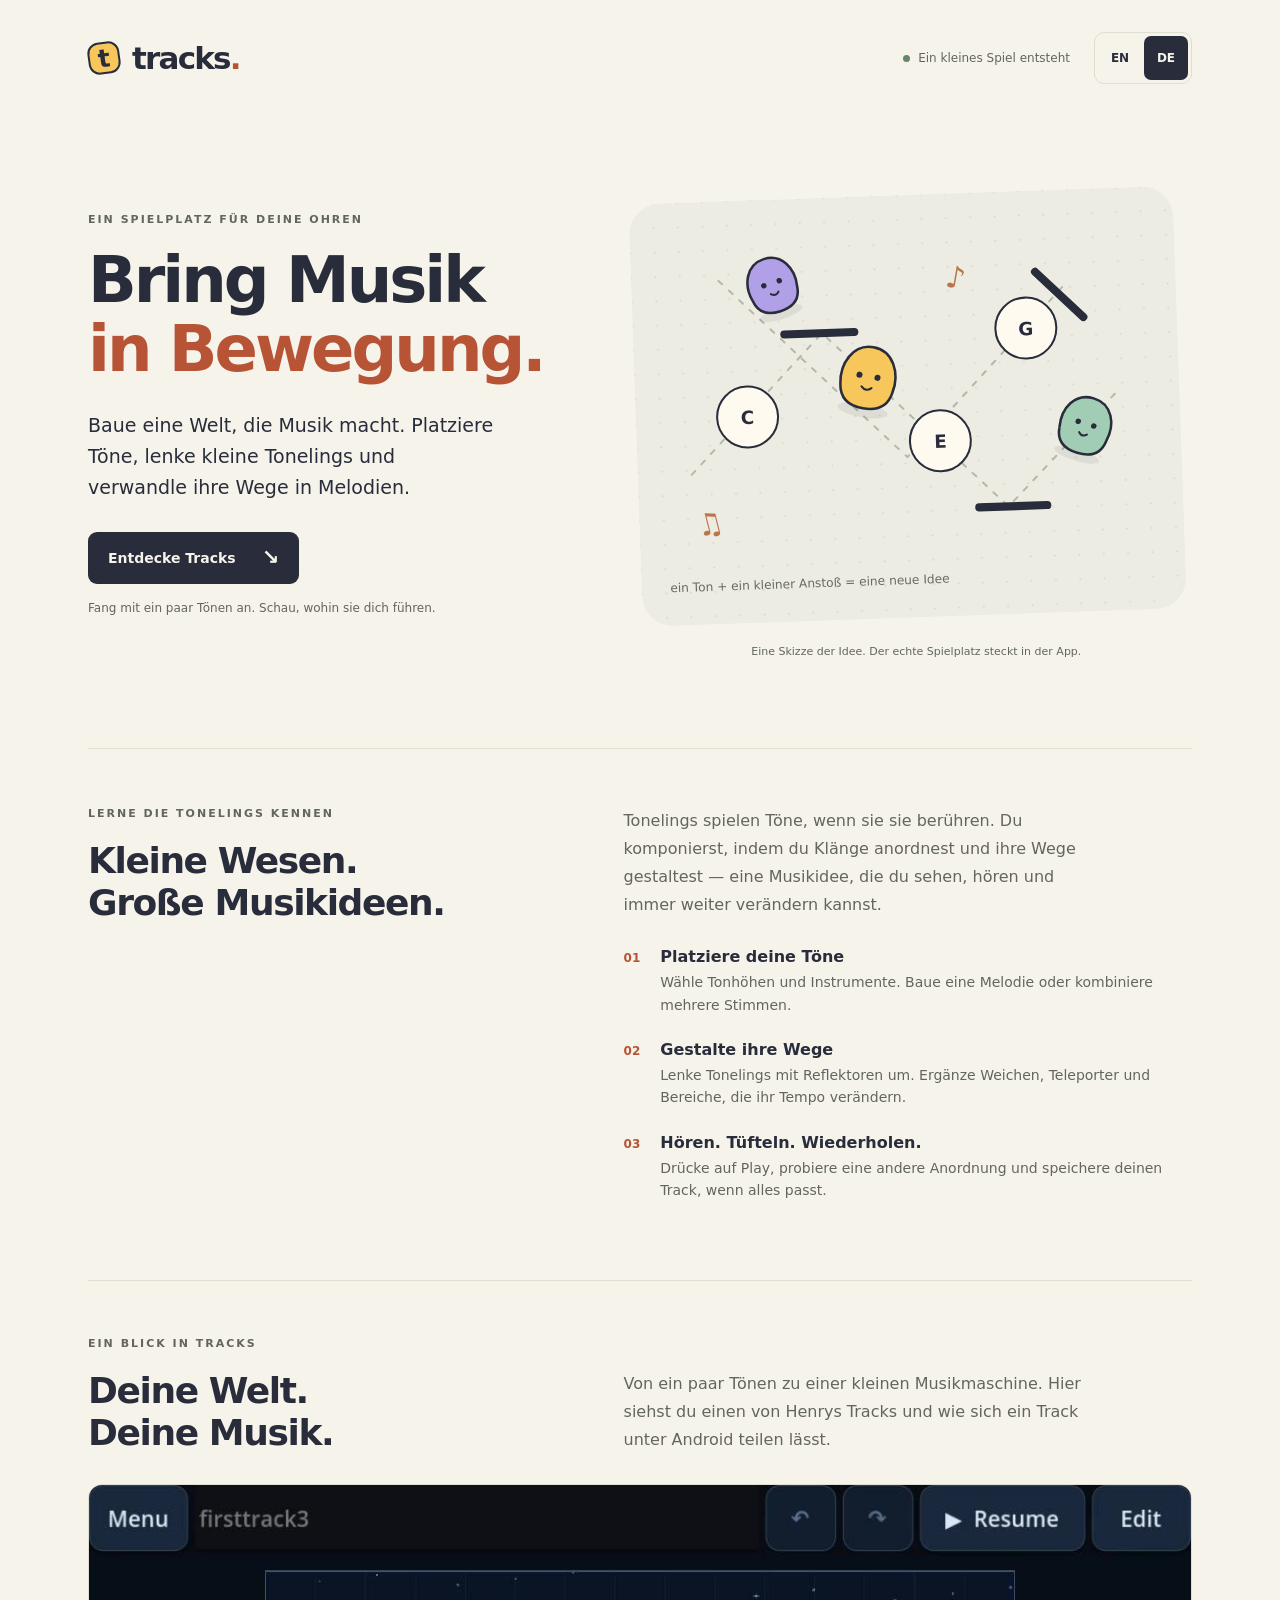
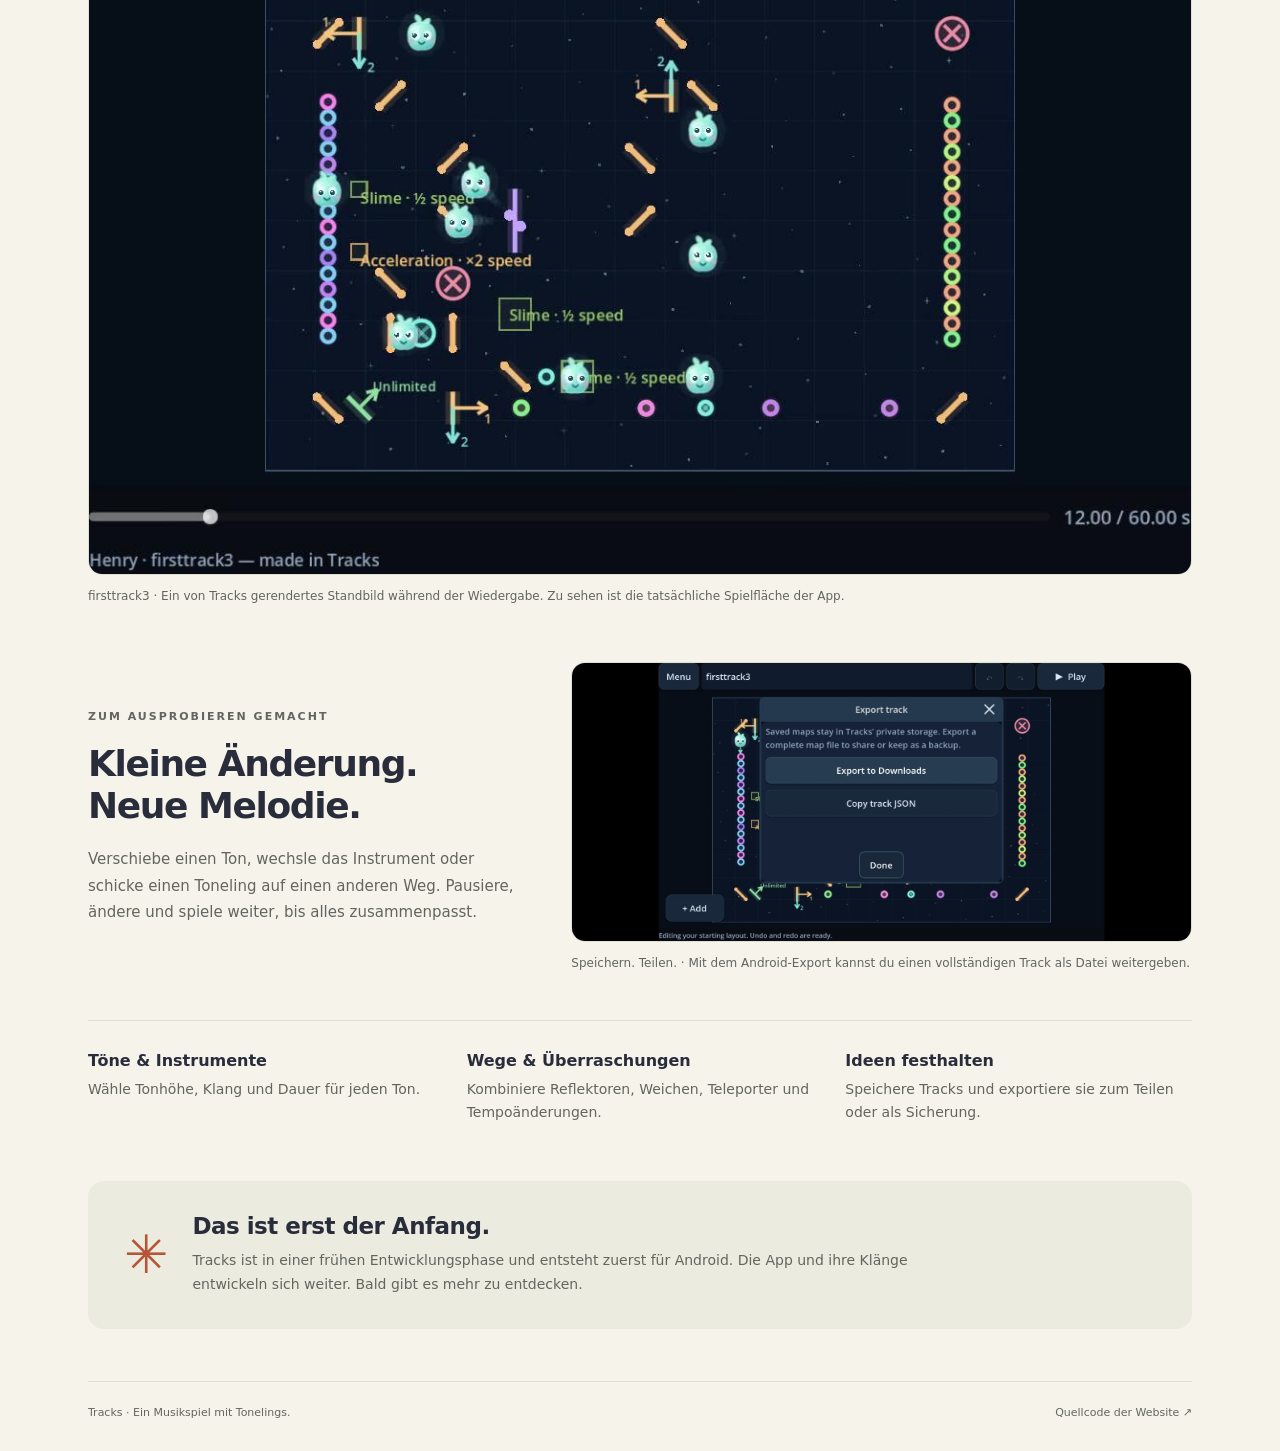
==== de/index.html @ 9365fc24 "Add English and German pages with app images and clearer introduction" ====
<!doctype html>
<html lang="de" data-language-entry="explicit">
<head>
  <meta charset="utf-8">
  <meta name="viewport" content="width=device-width, initial-scale=1">
  <meta name="description" content="Baue musikalische Welten mit Tracks. Platziere Töne, lenke kleine Tonelings und verwandle ihre Wege in Melodien.">
  <meta name="theme-color" content="#f6f3eb">
  <title>Tracks — Bring Musik in Bewegung.</title>
  <link rel="canonical" href="https://pink-paper.github.io/tracks-website/de/">
  <link rel="alternate" hreflang="en" href="https://pink-paper.github.io/tracks-website/en/">
  <link rel="alternate" hreflang="de" href="https://pink-paper.github.io/tracks-website/de/">
  <link rel="alternate" hreflang="x-default" href="https://pink-paper.github.io/tracks-website/">
  <link rel="icon" href="../favicon.svg" type="image/svg+xml">
  <link rel="stylesheet" href="../styles.css">
  <script src="../language.js"></script>
</head>
<body>
  <a class="skip" href="#main">Zum Inhalt springen</a>
  <div class="page">
    <header>
      <a class="wordmark" href="../de/" aria-label="Tracks Startseite"><span class="logo" aria-hidden="true">t</span>tracks<span class="period">.</span></a>
      <div class="header-tools"><span class="status"><span aria-hidden="true"></span>Ein kleines Spiel entsteht</span><nav class="languages" aria-label="Sprache"><a href="../en/" lang="en" hreflang="en" aria-label="English">EN</a><a href="../de/" lang="de" hreflang="de" aria-label="Deutsch" aria-current="page">DE</a></nav></div>
    </header>
    <main id="main">
      <section class="hero" aria-labelledby="title">
        <div class="intro"><p class="eyebrow">Ein Spielplatz für deine Ohren</p><h1 id="title">Bring Musik<br><span>in Bewegung.</span></h1><p class="lede">Baue eine Welt, die Musik macht. Platziere Töne, lenke kleine Tonelings und verwandle ihre Wege in Melodien.</p><a class="button" href="#inside">Entdecke Tracks <span aria-hidden="true">↘</span></a><p class="aside">Fang mit ein paar Tönen an. Schau, wohin sie dich führen.</p></div>
        <figure class="playground">
          <svg viewBox="0 0 560 440" role="img" aria-labelledby="scene-title scene-description">
            <title id="scene-title">Eine kleine Welt voller bewegter Musik</title>
            <desc id="scene-description">Drei bunte Tonelings folgen gepunkteten Wegen zwischen Tönen und Reflektoren. Eine Illustration der Idee hinter Tracks.</desc>
            <defs>
              <pattern id="dots" width="24" height="24" patternUnits="userSpaceOnUse"><circle cx="12" cy="12" r="1" fill="#d8d6cb"/></pattern>
            </defs>
            <rect x="12" y="12" width="536" height="416" rx="30" fill="#edece2"/>
            <rect x="12" y="12" width="536" height="416" rx="30" fill="url(#dots)"/>
            <path d="M65 280 L198 145 L376 322 L485 214" fill="none" stroke="#b5b9aa" stroke-width="2" stroke-dasharray="5 9" stroke-linecap="round"/>
            <path d="M98 90 L278 270 L442 102" fill="none" stroke="#b5b9aa" stroke-width="2" stroke-dasharray="5 9" stroke-linecap="round"/>
            <g stroke="#292d3b" stroke-width="8" stroke-linecap="round"><path d="M161 145 H230"/><path d="M347 322 H414"/><path d="M410 92 L456 138"/></g>
            <g fill="#fffaf0" stroke="#292d3b" stroke-width="2">
              <circle cx="122" cy="225" r="30"/><circle cx="311" cy="255" r="30"/><circle cx="399" cy="147" r="30"/>
            </g>
            <g fill="#292d3b" font-family="system-ui, sans-serif" font-size="18" font-weight="700" text-anchor="middle"><text x="122" y="232">C</text><text x="311" y="262">E</text><text x="399" y="154">G</text></g>
            <g transform="translate(242 191) rotate(12)">
              <ellipse cy="32" rx="25" ry="7" fill="#232737" opacity=".08"/>
              <path d="M-26 10 C-30-10-20-31 0-31 S30-10 26 10 Q23 30 0 30 Q-23 30-26 10" fill="#f8c75b" stroke="#292d3b" stroke-width="2.5"/>
              <circle cx="-9" cy="-2" r="3" fill="#292d3b"/><circle cx="9" cy="-2" r="3" fill="#292d3b"/>
              <path d="M-5 9 Q0 14 5 9" fill="none" stroke="#292d3b" stroke-width="2" stroke-linecap="round"/>
            </g>
            <g transform="translate(151 97) rotate(-16)">
              <ellipse cy="28" rx="22" ry="6" fill="#232737" opacity=".08"/>
              <path d="M-23 8 C-27-10-18-28 0-28 S27-10 23 8 Q21 26 0 26 Q-21 26-23 8" fill="#b1a0e7" stroke="#292d3b" stroke-width="2.5"/>
              <circle cx="-8" cy="-3" r="2.7" fill="#292d3b"/><circle cx="8" cy="-3" r="2.7" fill="#292d3b"/>
              <path d="M-4 7 Q0 11 4 7" fill="none" stroke="#292d3b" stroke-width="2" stroke-linecap="round"/>
            </g>
            <g transform="translate(454 246) rotate(19)">
              <ellipse cy="29" rx="23" ry="6" fill="#232737" opacity=".08"/>
              <path d="M-24 8 C-28-11-19-29 0-29 S28-11 24 8 Q22 27 0 27 Q-22 27-24 8" fill="#a1cdb5" stroke="#292d3b" stroke-width="2.5"/>
              <circle cx="-8" cy="-3" r="2.7" fill="#292d3b"/><circle cx="8" cy="-3" r="2.7" fill="#292d3b"/>
              <path d="M-4 7 Q0 11 4 7" fill="none" stroke="#292d3b" stroke-width="2" stroke-linecap="round"/>
            </g>
            <g fill="#666b62" font-family="system-ui, sans-serif" font-size="12"><text x="40" y="395">ein Ton + ein kleiner Anstoß = eine neue Idee</text></g>
            <g fill="#bb754c" font-family="system-ui, sans-serif" font-size="30"><text x="320" y="103" transform="rotate(12 320 103)">♪</text><text x="70" y="342" transform="rotate(-12 70 342)">♫</text></g>
          </svg>
          <figcaption>Eine Skizze der Idee. Der echte Spielplatz steckt in der App.</figcaption>
        </figure>
      </section>
      <section id="how-it-works" class="how" aria-labelledby="how-title">
        <div class="section-heading"><p class="eyebrow">Lerne die Tonelings kennen</p><h2 id="how-title">Kleine Wesen.<br>Große Musikideen.</h2></div>
        <div class="explanation"><p>Tonelings spielen Töne, wenn sie sie berühren. Du komponierst, indem du Klänge anordnest und ihre Wege gestaltest — eine Musikidee, die du sehen, hören und immer weiter verändern kannst.</p><ol><li><span class="step">01</span><div><h3>Platziere deine Töne</h3><p>Wähle Tonhöhen und Instrumente. Baue eine Melodie oder kombiniere mehrere Stimmen.</p></div></li><li><span class="step">02</span><div><h3>Gestalte ihre Wege</h3><p>Lenke Tonelings mit Reflektoren um. Ergänze Weichen, Teleporter und Bereiche, die ihr Tempo verändern.</p></div></li><li><span class="step">03</span><div><h3>Hören. Tüfteln. Wiederholen.</h3><p>Drücke auf Play, probiere eine andere Anordnung und speichere deinen Track, wenn alles passt.</p></div></li></ol></div>
      </section>
      <section id="inside" class="inside" aria-labelledby="inside-title">
        <div class="gallery-heading"><div><p class="eyebrow">Ein Blick in Tracks</p><h2 id="inside-title">Deine Welt.<br>Deine Musik.</h2></div><p>Von ein paar Tönen zu einer kleinen Musikmaschine. Hier siehst du einen von Henrys Tracks und wie sich ein Track unter Android teilen lässt.</p></div>
        <figure class="app-shot"><a href="../assets/firsttrack3.jpg"><img src="../assets/firsttrack3.jpg" width="1152" height="720" loading="lazy" decoding="async" alt="Von der App gerenderte Wiedergabe von firsttrack3: Grüne Tonelings bewegen sich zwischen bunten Tönen, schrägen Reflektoren, Weichen und Bereichen mit verändertem Tempo."></a><figcaption>firsttrack3 · Ein von Tracks gerendertes Standbild während der Wiedergabe. Zu sehen ist die tatsächliche Spielfläche der App.</figcaption></figure>
        <div class="detail-grid"><div class="detail-copy"><p class="eyebrow">Zum Ausprobieren gemacht</p><h2>Kleine Änderung.<br>Neue Melodie.</h2><p>Verschiebe einen Ton, wechsle das Instrument oder schicke einen Toneling auf einen anderen Weg. Pausiere, ändere und spiele weiter, bis alles zusammenpasst.</p></div><figure class="app-shot export-shot"><a href="../assets/android-export.jpg"><img src="../assets/android-export.jpg" width="1536" height="691" loading="lazy" decoding="async" alt="Tracks unter Android mit geöffnetem Track-Export. Zur Auswahl stehen der Export in den Downloads-Ordner und das Kopieren des Tracks als JSON."></a><figcaption>Speichern. Teilen. · Mit dem Android-Export kannst du einen vollständigen Track als Datei weitergeben.</figcaption></figure></div>
        <div class="features"><article><h3>Töne & Instrumente</h3><p>Wähle Tonhöhe, Klang und Dauer für jeden Ton.</p></article><article><h3>Wege & Überraschungen</h3><p>Kombiniere Reflektoren, Weichen, Teleporter und Tempoänderungen.</p></article><article><h3>Ideen festhalten</h3><p>Speichere Tracks und exportiere sie zum Teilen oder als Sicherung.</p></article></div>
      </section>
      <section class="coming" aria-labelledby="coming-title"><span class="spark" aria-hidden="true">✳</span><div><h2 id="coming-title">Das ist erst der Anfang.</h2><p>Tracks ist in einer frühen Entwicklungsphase und entsteht zuerst für Android. Die App und ihre Klänge entwickeln sich weiter. Bald gibt es mehr zu entdecken.</p></div></section>
    </main>
    <footer><span>Tracks <span aria-hidden="true">·</span> Ein Musikspiel mit Tonelings.</span><a href="https://github.com/pink-paper/tracks-website">Quellcode der Website <span aria-hidden="true">↗</span></a></footer>
  </div>
</body>
</html>
---- styles.css ----
:root{color-scheme:light;--paper:#f6f3eb;--ink:#292d3b;--muted:#62665e;--accent:#b65435;--line:#deded3}
*{box-sizing:border-box}
html{scroll-behavior:smooth;scroll-padding-top:2rem}
body{margin:0;background:var(--paper);color:var(--ink);font-family:Inter,ui-sans-serif,system-ui,-apple-system,BlinkMacSystemFont,"Segoe UI",sans-serif;-webkit-font-smoothing:antialiased}
a{color:inherit;text-underline-offset:4px}
a:focus-visible{outline:3px solid var(--accent);outline-offset:6px}
.skip{position:absolute;top:-100px;left:1rem;padding:1rem;background:var(--ink);color:white;z-index:2}.skip:focus{top:1rem}
.page{max-width:1200px;margin:auto;padding:0 48px}
header{display:flex;justify-content:space-between;align-items:center;padding:32px 0}
.wordmark{display:inline-flex;align-items:center;font-size:31px;letter-spacing:-1.8px;font-weight:850;text-decoration:none}.period{color:var(--accent)}
.logo{display:grid;place-items:center;width:32px;height:32px;margin-right:12px;background:#f8c75b;border:2px solid var(--ink);border-radius:11px;transform:rotate(-8deg);font-size:25px;line-height:1;letter-spacing:0}
.status{font-size:12px;color:var(--muted);display:flex;align-items:center;gap:8px}.status span{width:7px;height:7px;border-radius:50%;background:#66856a}
.hero{display:grid;grid-template-columns:1fr 1.12fr;gap:28px;align-items:center;padding:67px 0 88px}
.eyebrow{text-transform:uppercase;letter-spacing:2px;font-size:11px;font-weight:750;color:var(--muted);margin:0 0 20px}
h1{font-size:clamp(64px,7.2vw,92px);line-height:1;letter-spacing:-5px;margin:0 0 25px;font-weight:850}h1 span{color:var(--accent)}
.lede{font-size:19px;line-height:1.65;max-width:340px;margin:0 0 28px}
.button{display:inline-flex;gap:26px;align-items:center;min-height:52px;padding:14px 20px;background:var(--ink);color:var(--paper);border-radius:9px;text-decoration:none;font-size:14px;font-weight:650;transition:background .15s}.button:hover{background:#454b60}.button span{font-size:21px;line-height:1}
.aside{font-size:12px;color:var(--muted);margin-top:15px}
.playground{margin:0;transform:rotate(-2deg)}.playground svg{display:block;width:100%;height:auto}.playground figcaption{font-size:11px;color:var(--muted);text-align:center;margin-top:14px;line-height:1.5;transform:rotate(2deg)}
.how{border-top:1px solid var(--line);padding:58px 0 55px;display:grid;grid-template-columns:1fr 1.12fr;gap:28px}
h2{font-size:36px;line-height:1.16;letter-spacing:-1.4px;font-weight:750;margin:0}.explanation>p{font-size:16px;line-height:1.75;max-width:480px;margin:0 0 28px;color:var(--muted)}
ol{list-style:none;margin:0;padding:0}li{display:flex;gap:20px;align-items:flex-start;margin:0 0 24px}.step{font-size:12px;font-weight:750;color:var(--accent);padding-top:4px}h3{font-size:16px;margin:0 0 5px;font-weight:700}li p{font-size:14px;line-height:1.6;color:var(--muted);margin:0}
.coming{display:flex;gap:24px;align-items:center;padding:32px 36px;background:#ecebdf;border-radius:16px;margin:0 0 52px}.coming h2{font-size:23px;letter-spacing:-.5px}.coming p{font-size:14px;line-height:1.7;color:var(--muted);margin:9px 0 0}.spark{font-size:53px;color:var(--accent);line-height:1}
footer{display:flex;justify-content:space-between;gap:20px;padding:24px 0 32px;border-top:1px solid var(--line);font-size:11px;color:var(--muted)}footer a{text-decoration:none}footer a:hover{text-decoration:underline}
@media(max-width:760px){.page{padding:0 24px}header{padding:25px 0}.status{font-size:10px;max-width:130px;line-height:1.5}.hero{grid-template-columns:1fr;padding:42px 0 45px;gap:30px}h1{font-size:76px;letter-spacing:-4px}.lede{font-size:18px;max-width:370px}.playground{max-width:550px;width:100%;justify-self:center}.how{grid-template-columns:1fr;padding:37px 0 27px;gap:24px}h2{font-size:31px}.section-heading h2 br{display:none}.coming{padding:25px 22px;gap:18px;margin-bottom:32px}.spark{font-size:39px}.coming p br{display:none}footer{flex-wrap:wrap;gap:14px}}
@media(max-width:360px){.page{padding:0 18px}h1{font-size:64px}.wordmark{font-size:27px}.status{max-width:115px}.coming{align-items:flex-start}}
@media(prefers-reduced-motion:reduce){html{scroll-behavior:auto}.button{transition:none}}
.header-tools{display:flex;align-items:center;gap:24px}
.languages{display:flex;gap:2px;padding:3px;border:1px solid var(--line);border-radius:10px}
.languages a{display:grid;place-items:center;min-width:44px;min-height:44px;padding:8px;font-size:12px;font-weight:750;text-decoration:none;border-radius:7px}
.languages a:hover{background:#e9e6dd}.languages a[aria-current=page]{background:var(--ink);color:var(--paper)}
html[lang=de] h1{font-size:clamp(42px,5.2vw,64px);letter-spacing:-3px;line-height:1.08}
.lede{max-width:410px}.aside{line-height:1.6}
.inside{border-top:1px solid var(--line);padding:56px 0}
.gallery-heading{display:grid;grid-template-columns:1fr 1.12fr;gap:28px;align-items:end;margin-bottom:30px}
.gallery-heading>p,.detail-copy>p:not(.eyebrow){font-size:16px;line-height:1.75;color:var(--muted);max-width:490px;margin:0}
.app-shot{margin:0;min-width:0}.app-shot img{display:block;width:100%;height:auto;background:#0b1220;border-radius:14px;border:1px solid var(--line)}
.app-shot a{display:block;border-radius:14px}.app-shot figcaption{font-size:12px;color:var(--muted);line-height:1.65;margin-top:12px;max-width:760px}
.detail-grid{display:grid;grid-template-columns:1fr 1.4fr;gap:40px;align-items:center;margin-top:55px}
.detail-copy h2{margin-bottom:20px}.detail-copy>p:not(.eyebrow){font-size:15px}
.features{display:grid;grid-template-columns:repeat(3,minmax(0,1fr));gap:32px;margin-top:46px;padding-top:30px;border-top:1px solid var(--line)}
.features p{font-size:14px;line-height:1.7;color:var(--muted);margin:8px 0 0}
.coming p{max-width:760px}
.section-heading h2 br{display:initial}
@media(max-width:960px){.header-tools{gap:16px}.header-tools .status{max-width:155px;line-height:1.5}.detail-grid{gap:26px}}
@media(max-width:760px){.header-tools .status{display:none}.header-tools{gap:0}.languages a{min-width:44px}.gallery-heading,.detail-grid{grid-template-columns:1fr;gap:24px}.gallery-heading{align-items:start}.inside{padding:38px 0}.detail-grid{margin-top:36px}.features{grid-template-columns:1fr;gap:22px;margin-top:30px}.app-shot img{border-radius:9px}.detail-copy>p:not(.eyebrow){max-width:540px}html[lang=de] h1{font-size:clamp(40px,8.8vw,62px);letter-spacing:-2px}}
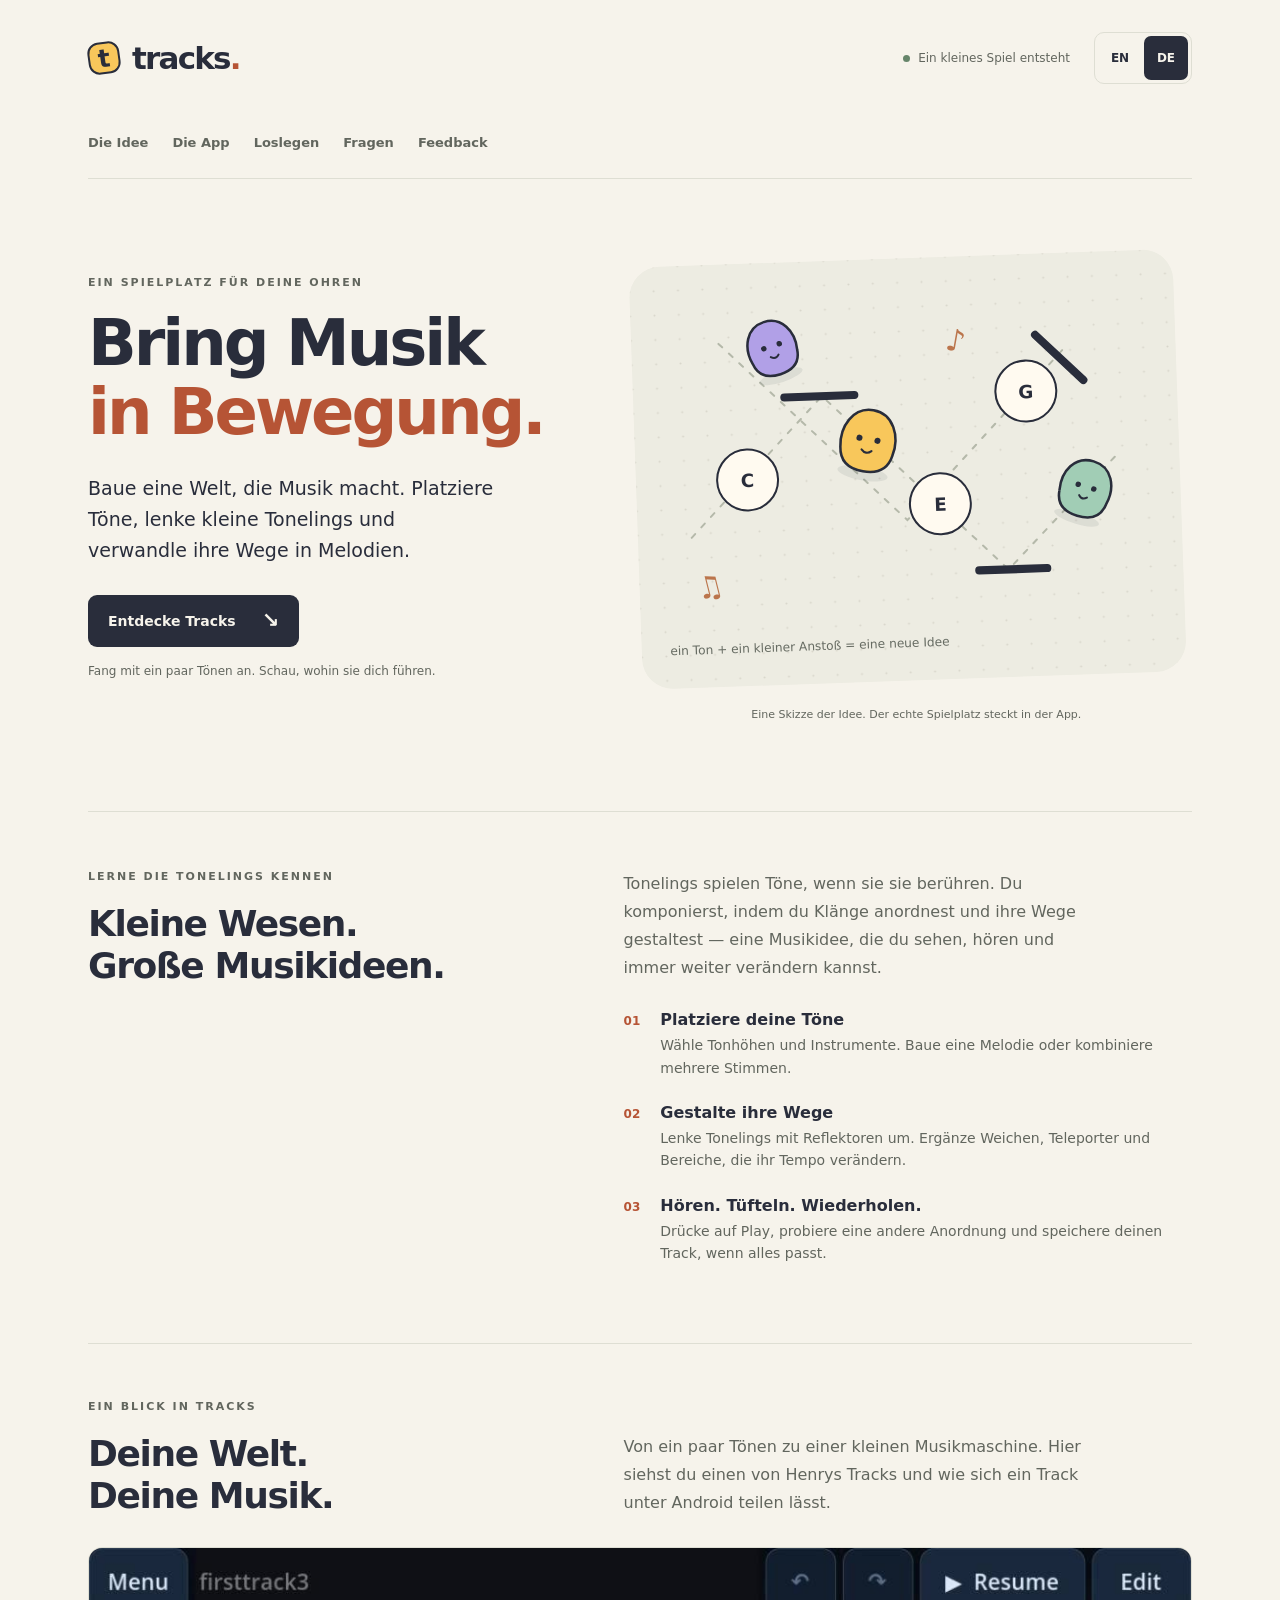
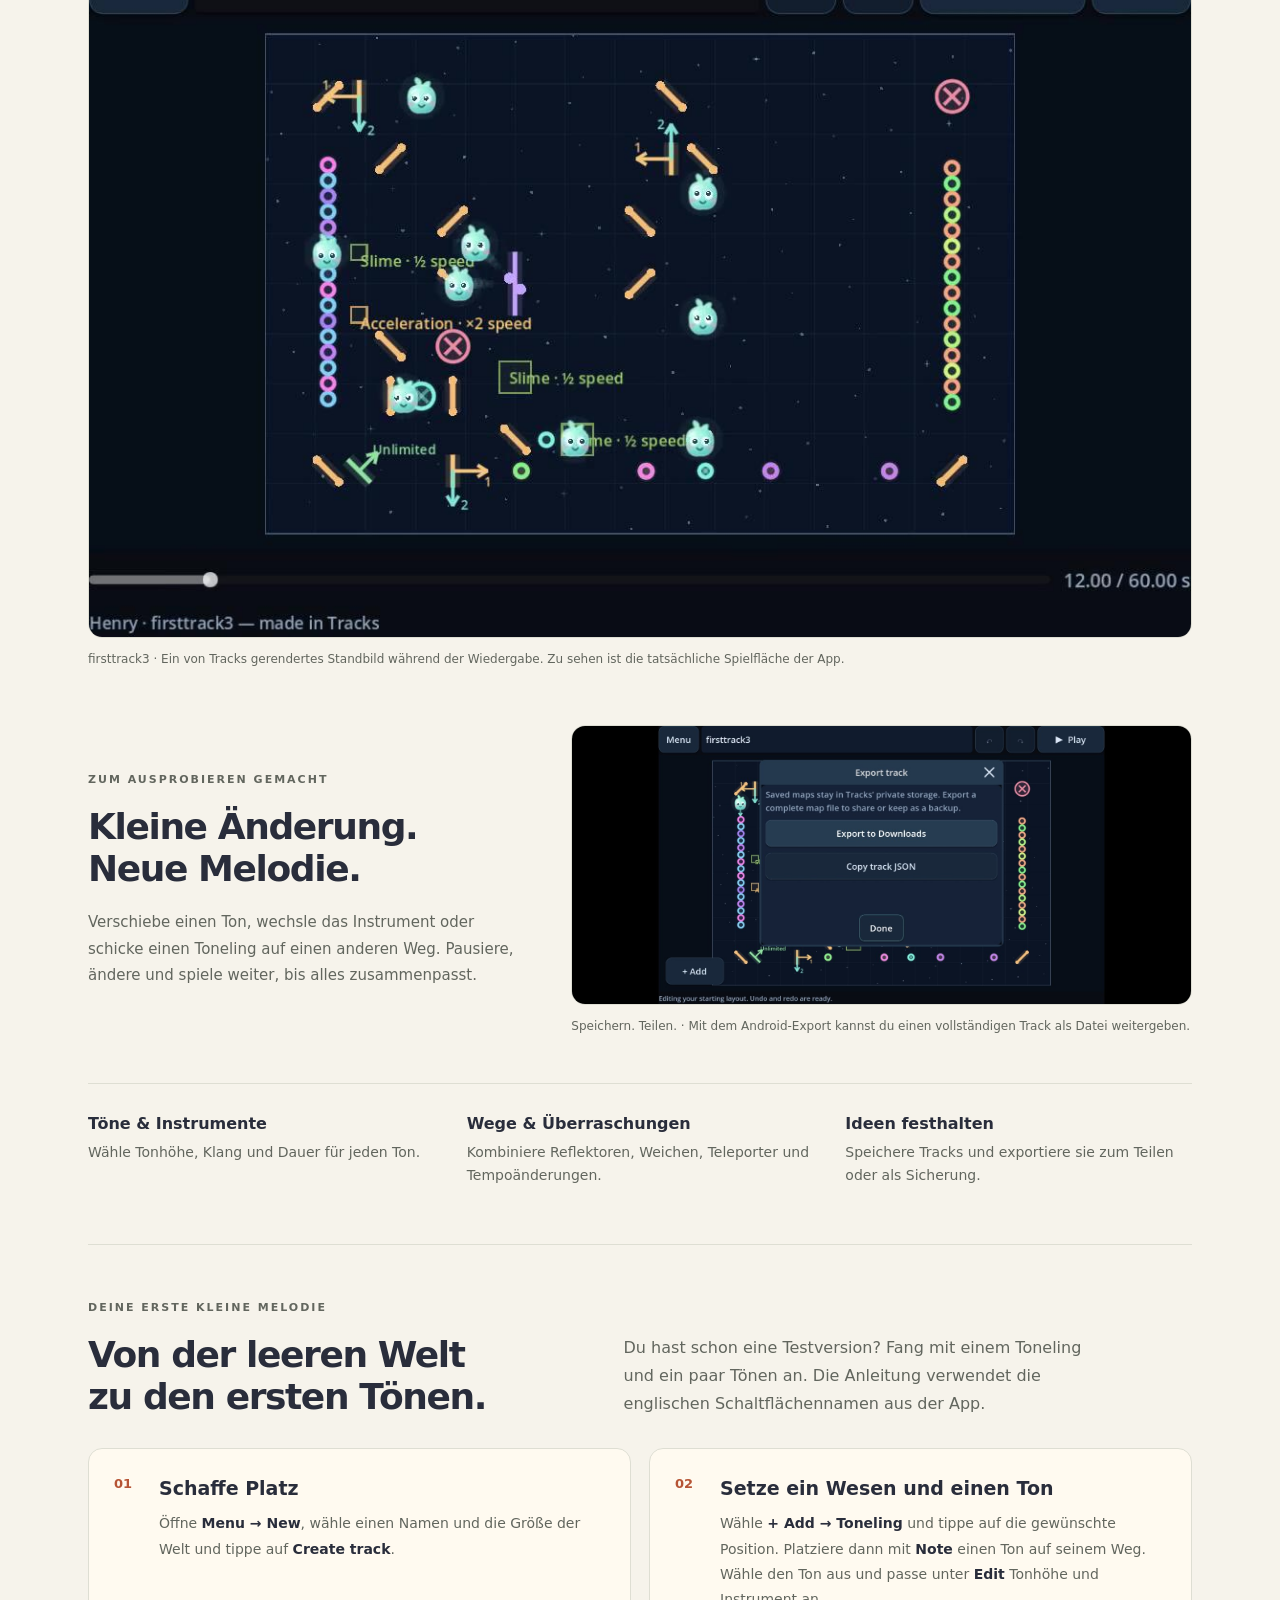
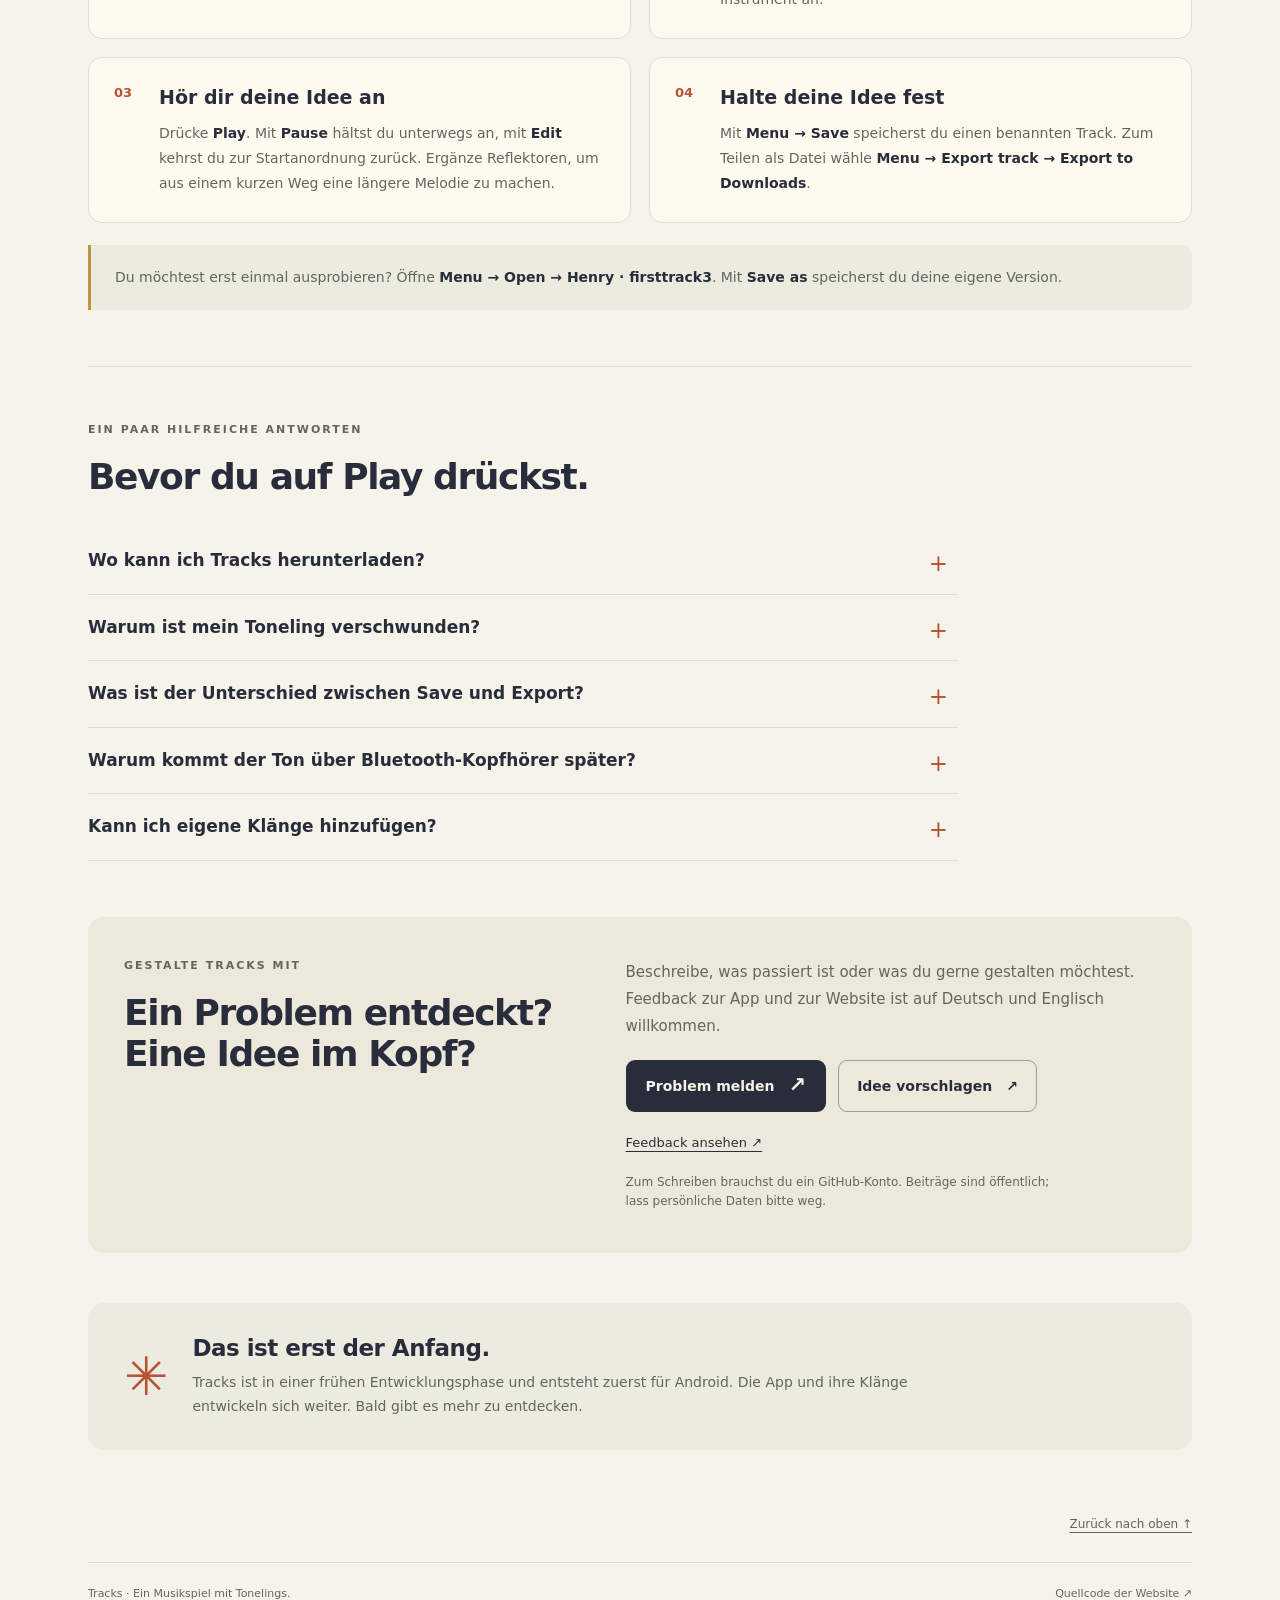
==== commit ae458f74: "Add bilingual quick-start guide, FAQs, navigation and feedback forms" ====
--- a/de/index.html
+++ b/de/index.html
@@ -21,7 +21,8 @@
       <a class="wordmark" href="../de/" aria-label="Tracks Startseite"><span class="logo" aria-hidden="true">t</span>tracks<span class="period">.</span></a>
       <div class="header-tools"><span class="status"><span aria-hidden="true"></span>Ein kleines Spiel entsteht</span><nav class="languages" aria-label="Sprache"><a href="../en/" lang="en" hreflang="en" aria-label="English">EN</a><a href="../de/" lang="de" hreflang="de" aria-label="Deutsch" aria-current="page">DE</a></nav></div>
     </header>
-    <main id="main">
+    <nav class="section-nav" aria-label="Tracks entdecken"><a href="#how-it-works">Die Idee</a><a href="#inside">Die App</a><a href="#start">Loslegen</a><a href="#questions">Fragen</a><a href="#feedback">Feedback</a></nav>
+    <main id="main" tabindex="-1">
       <section class="hero" aria-labelledby="title">
         <div class="intro"><p class="eyebrow">Ein Spielplatz für deine Ohren</p><h1 id="title">Bring Musik<br><span>in Bewegung.</span></h1><p class="lede">Baue eine Welt, die Musik macht. Platziere Töne, lenke kleine Tonelings und verwandle ihre Wege in Melodien.</p><a class="button" href="#inside">Entdecke Tracks <span aria-hidden="true">↘</span></a><p class="aside">Fang mit ein paar Tönen an. Schau, wohin sie dich führen.</p></div>
         <figure class="playground">
@@ -74,8 +75,20 @@
         <div class="detail-grid"><div class="detail-copy"><p class="eyebrow">Zum Ausprobieren gemacht</p><h2>Kleine Änderung.<br>Neue Melodie.</h2><p>Verschiebe einen Ton, wechsle das Instrument oder schicke einen Toneling auf einen anderen Weg. Pausiere, ändere und spiele weiter, bis alles zusammenpasst.</p></div><figure class="app-shot export-shot"><a href="../assets/android-export.jpg"><img src="../assets/android-export.jpg" width="1536" height="691" loading="lazy" decoding="async" alt="Tracks unter Android mit geöffnetem Track-Export. Zur Auswahl stehen der Export in den Downloads-Ordner und das Kopieren des Tracks als JSON."></a><figcaption>Speichern. Teilen. · Mit dem Android-Export kannst du einen vollständigen Track als Datei weitergeben.</figcaption></figure></div>
         <div class="features"><article><h3>Töne & Instrumente</h3><p>Wähle Tonhöhe, Klang und Dauer für jeden Ton.</p></article><article><h3>Wege & Überraschungen</h3><p>Kombiniere Reflektoren, Weichen, Teleporter und Tempoänderungen.</p></article><article><h3>Ideen festhalten</h3><p>Speichere Tracks und exportiere sie zum Teilen oder als Sicherung.</p></article></div>
       </section>
+      <section id="start" class="getting-started" aria-labelledby="start-title">
+        <div class="gallery-heading"><div><p class="eyebrow">Deine erste kleine Melodie</p><h2 id="start-title">Von der leeren Welt<br>zu den ersten Tönen.</h2></div><p>Du hast schon eine Testversion? Fang mit einem Toneling und ein paar Tönen an. Die Anleitung verwendet die englischen Schaltflächennamen aus der App.</p></div>
+        <div class="guide-grid"><article class="guide-card"><span class="guide-number" aria-hidden="true">01</span><h3>Schaffe Platz</h3><p>Öffne <strong>Menu → New</strong>, wähle einen Namen und die Größe der Welt und tippe auf <strong>Create track</strong>.</p></article><article class="guide-card"><span class="guide-number" aria-hidden="true">02</span><h3>Setze ein Wesen und einen Ton</h3><p>Wähle <strong>+ Add → Toneling</strong> und tippe auf die gewünschte Position. Platziere dann mit <strong>Note</strong> einen Ton auf seinem Weg. Wähle den Ton aus und passe unter <strong>Edit</strong> Tonhöhe und Instrument an.</p></article><article class="guide-card"><span class="guide-number" aria-hidden="true">03</span><h3>Hör dir deine Idee an</h3><p>Drücke <strong>Play</strong>. Mit <strong>Pause</strong> hältst du unterwegs an, mit <strong>Edit</strong> kehrst du zur Startanordnung zurück. Ergänze Reflektoren, um aus einem kurzen Weg eine längere Melodie zu machen.</p></article><article class="guide-card"><span class="guide-number" aria-hidden="true">04</span><h3>Halte deine Idee fest</h3><p>Mit <strong>Menu → Save</strong> speicherst du einen benannten Track. Zum Teilen als Datei wähle <strong>Menu → Export track → Export to Downloads</strong>.</p></article></div><p class="example-tip">Du möchtest erst einmal ausprobieren? Öffne <strong>Menu → Open → Henry · firsttrack3</strong>. Mit <strong>Save as</strong> speicherst du deine eigene Version.</p>
+      </section>
+      <section id="questions" class="questions" aria-labelledby="questions-title">
+        <p class="eyebrow">Ein paar hilfreiche Antworten</p><h2 id="questions-title">Bevor du auf Play drückst.</h2><div class="faq-list"><details><summary>Wo kann ich Tracks herunterladen?</summary><div class="answer"><p>Tracks wird derzeit privat entwickelt und getestet, vor allem auf Android. Auf dieser Website gibt es noch keinen öffentlichen Download.</p></div></details><details><summary>Warum ist mein Toneling verschwunden?</summary><div class="answer"><p>Ein Toneling verlässt die Wiedergabe, wenn es den Rand der Welt überschreitet. Die Ränder werfen es nicht zurück. Platziere Reflektoren, wenn es innerhalb der Welt bleiben soll.</p></div></details><details><summary>Was ist der Unterschied zwischen Save und Export?</summary><div class="answer"><p><strong>Save</strong> speichert einen Track im eigenen Speicherbereich der App, damit du ihn wieder öffnen kannst. <strong>Export track</strong> erstellt eine separate Datei zum Teilen oder Sichern. Unter unterstützten Android-Versionen findest du sie in <strong>Downloads/Tracks</strong>.</p></div></details><details><summary>Warum kommt der Ton über Bluetooth-Kopfhörer später?</summary><div class="answer"><p>Bluetooth kann eine spürbare Verzögerung verursachen. Vergleiche die Wiedergabe mit dem Handylautsprecher. Unter <strong>Menu → Settings</strong> kannst du mit <strong>Screen delay (ms)</strong> die Animation an den Ton anpassen; die Audioverzögerung der Kopfhörer wird dadurch nicht kleiner.</p></div></details><details><summary>Kann ich eigene Klänge hinzufügen?</summary><div class="answer"><p>Der Import eigener Klänge ist geplant, aber in der aktuellen Testversion noch nicht verfügbar.</p></div></details></div>
+      </section>
+      <section id="feedback" class="feedback" aria-labelledby="feedback-title">
+        <div><p class="eyebrow">Gestalte Tracks mit</p><h2 id="feedback-title">Ein Problem entdeckt?<br>Eine Idee im Kopf?</h2></div>
+        <div><p>Beschreibe, was passiert ist oder was du gerne gestalten möchtest. Feedback zur App und zur Website ist auf Deutsch und Englisch willkommen.</p><div class="feedback-actions"><a class="button" href="https://github.com/pink-paper/tracks-website/issues/new?template=bug_report.yml">Problem melden <span aria-hidden="true">↗</span></a><a class="secondary-button" href="https://github.com/pink-paper/tracks-website/issues/new?template=idea.yml">Idee vorschlagen <span aria-hidden="true">↗</span></a></div><a class="browse-feedback" href="https://github.com/pink-paper/tracks-website/issues">Feedback ansehen ↗</a><p class="feedback-note">Zum Schreiben brauchst du ein GitHub-Konto. Beiträge sind öffentlich; lass persönliche Daten bitte weg.</p></div>
+      </section>
       <section class="coming" aria-labelledby="coming-title"><span class="spark" aria-hidden="true">✳</span><div><h2 id="coming-title">Das ist erst der Anfang.</h2><p>Tracks ist in einer frühen Entwicklungsphase und entsteht zuerst für Android. Die App und ihre Klänge entwickeln sich weiter. Bald gibt es mehr zu entdecken.</p></div></section>
     </main>
+    <p class="back-top"><a href="#main">Zurück nach oben ↑</a></p>
     <footer><span>Tracks <span aria-hidden="true">·</span> Ein Musikspiel mit Tonelings.</span><a href="https://github.com/pink-paper/tracks-website">Quellcode der Website <span aria-hidden="true">↗</span></a></footer>
   </div>
 </body>
--- a/styles.css
+++ b/styles.css
@@ -44,3 +44,27 @@
 .section-heading h2 br{display:initial}
 @media(max-width:960px){.header-tools{gap:16px}.header-tools .status{max-width:155px;line-height:1.5}.detail-grid{gap:26px}}
 @media(max-width:760px){.header-tools .status{display:none}.header-tools{gap:0}.languages a{min-width:44px}.gallery-heading,.detail-grid{grid-template-columns:1fr;gap:24px}.gallery-heading{align-items:start}.inside{padding:38px 0}.detail-grid{margin-top:36px}.features{grid-template-columns:1fr;gap:22px;margin-top:30px}.app-shot img{border-radius:9px}.detail-copy>p:not(.eyebrow){max-width:540px}html[lang=de] h1{font-size:clamp(40px,8.8vw,62px);letter-spacing:-2px}}
+.section-nav{display:flex;flex-wrap:wrap;gap:4px 24px;padding:4px 0 14px;border-bottom:1px solid var(--line)}
+.section-nav a{display:inline-flex;align-items:center;min-height:44px;font-size:13px;font-weight:650;text-decoration:none;color:var(--muted)}
+.section-nav a:hover{color:var(--accent);text-decoration:underline}
+.getting-started,.questions{padding:56px 0;border-top:1px solid var(--line)}
+.guide-grid{display:grid;grid-template-columns:repeat(2,minmax(0,1fr));gap:18px}
+.guide-card{position:relative;padding:26px 28px 26px 70px;border:1px solid var(--line);border-radius:14px;background:#fffaf0}
+.guide-number{position:absolute;left:25px;top:27px;color:var(--accent);font-weight:750;font-size:13px}
+.guide-card h3{font-size:19px;line-height:1.4}.guide-card p{font-size:14px;line-height:1.8;color:var(--muted);margin:10px 0 0}
+.guide-card strong,.example-tip strong,.answer strong{font-weight:650;color:var(--ink)}
+.example-tip{padding:20px 24px;margin:22px 0 0;border-left:3px solid #b89642;background:#ecebdf;border-radius:0 9px 9px 0;font-size:14px;line-height:1.8;color:var(--muted)}
+.faq-list{margin-top:30px;max-width:870px}.faq-list details{border-bottom:1px solid var(--line)}
+.faq-list summary{position:relative;padding:20px 38px 20px 0;cursor:pointer;font-size:17px;line-height:1.5;font-weight:650;list-style:none;min-height:64px}
+.faq-list summary::-webkit-details-marker{display:none}.faq-list summary::after{content:'+';position:absolute;right:10px;top:18px;font-size:23px;font-weight:400;color:var(--accent)}
+.faq-list details[open] summary::after{content:'−'}.faq-list summary:hover{color:var(--accent)}
+.faq-list summary:focus-visible{outline:3px solid var(--accent);outline-offset:3px;border-radius:4px}
+.answer{padding:0 38px 23px 0}.answer p{font-size:15px;line-height:1.8;color:var(--muted);margin:0;max-width:730px}
+.feedback{display:grid;grid-template-columns:1fr 1.12fr;gap:28px;padding:42px 36px;background:#ede8dc;border-radius:16px;margin-bottom:50px}
+.feedback>div>p:not(.eyebrow){font-size:15px;line-height:1.8;color:var(--muted);margin:0 0 20px}
+.feedback-actions{display:flex;flex-wrap:wrap;gap:12px}.feedback-actions .button{gap:14px}
+.secondary-button{display:inline-flex;align-items:center;gap:14px;min-height:52px;padding:14px 18px;border:1px solid #9d9e92;border-radius:9px;text-decoration:none;font-weight:650;font-size:14px}
+.secondary-button:hover{background:#e1ddcf}.browse-feedback{display:inline-flex;align-items:center;min-height:44px;font-size:13px;margin-top:9px}
+.feedback>div>p.feedback-note{font-size:12px;line-height:1.6;max-width:440px;margin:8px 0 0}
+.back-top{display:flex;justify-content:flex-end;margin:0 0 16px}.back-top a{display:inline-flex;align-items:center;min-height:44px;font-size:12px;color:var(--muted)}
+@media(max-width:760px){.section-nav{gap:0 20px;padding-bottom:12px}.section-nav a{font-size:12px}.getting-started,.questions{padding:38px 0}.guide-grid{grid-template-columns:1fr;gap:12px}.guide-card{padding:24px 22px 24px 61px}.guide-number{left:22px;top:26px}.guide-card h3{font-size:18px}.feedback{grid-template-columns:1fr;padding:28px 23px;gap:24px;margin-bottom:32px}.feedback h2{font-size:29px}.faq-list summary{font-size:16px}.answer{padding-right:15px}.example-tip{padding:18px 20px}}
